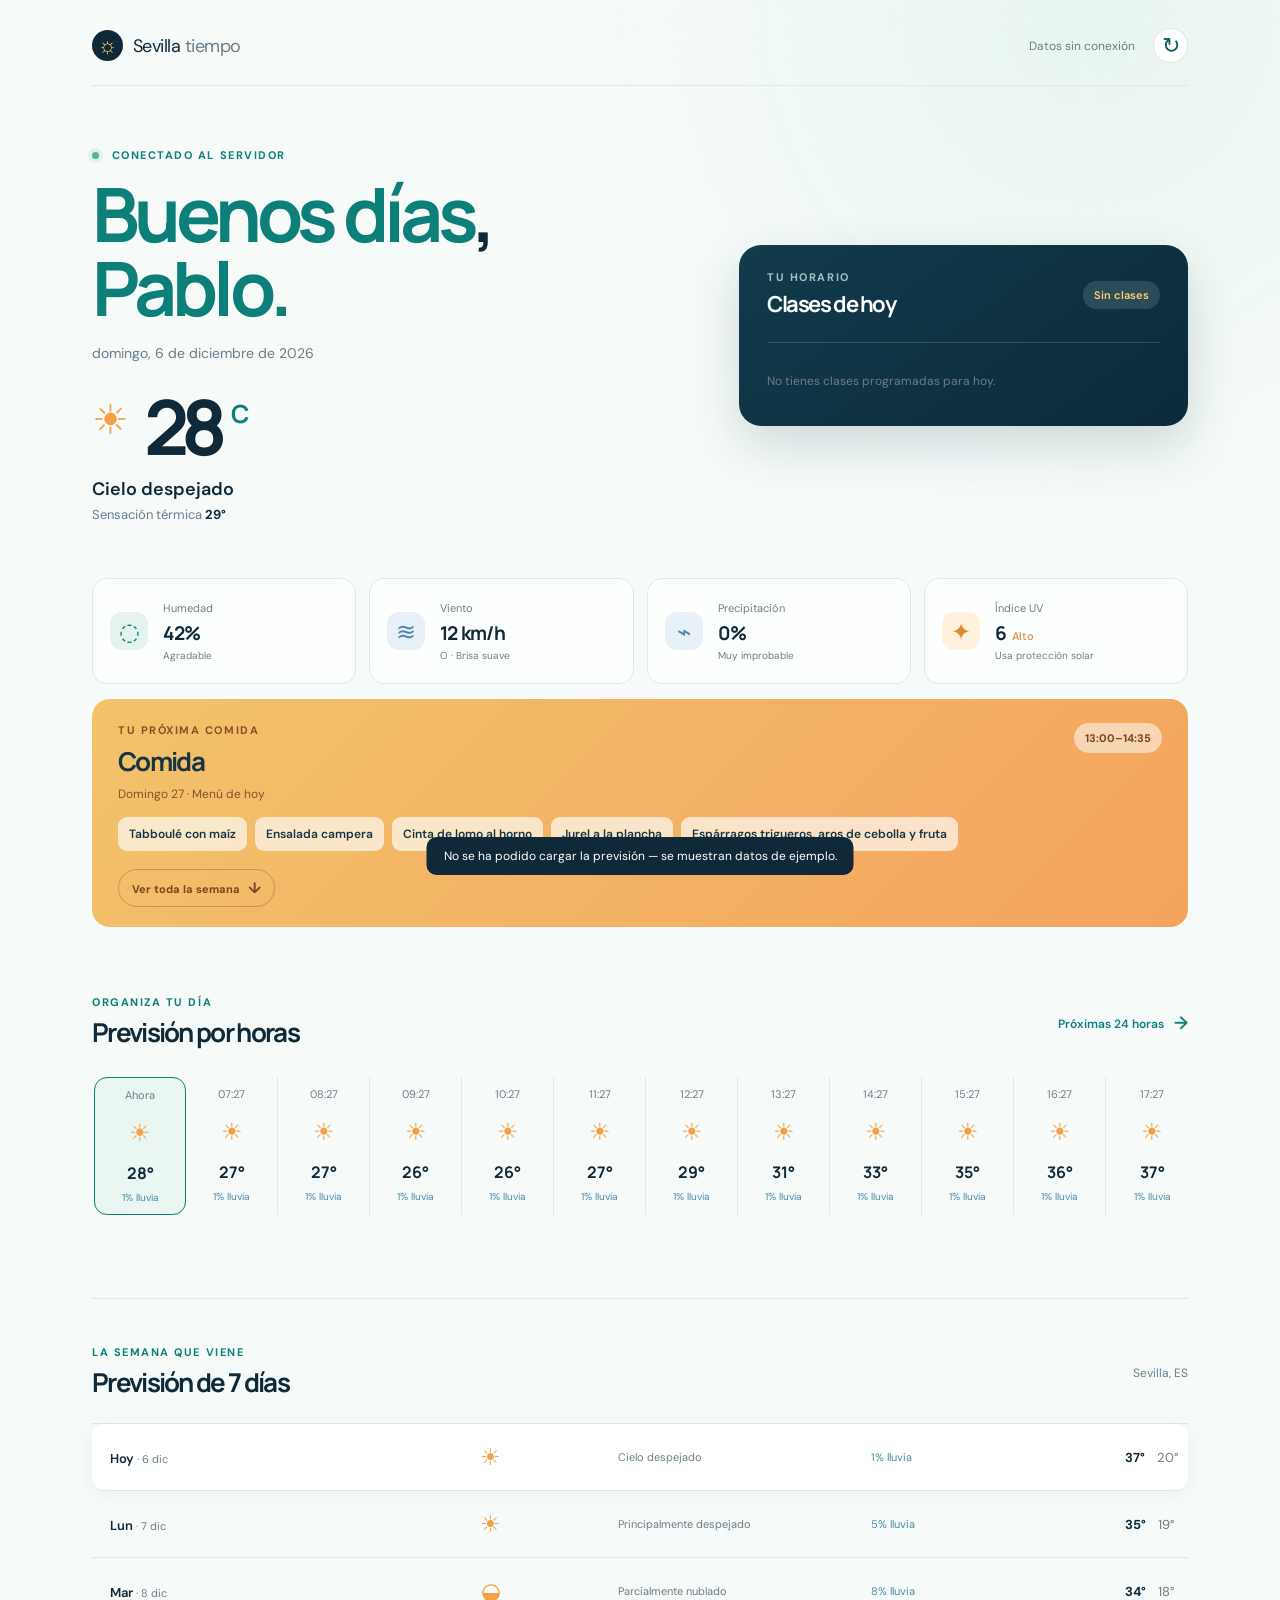
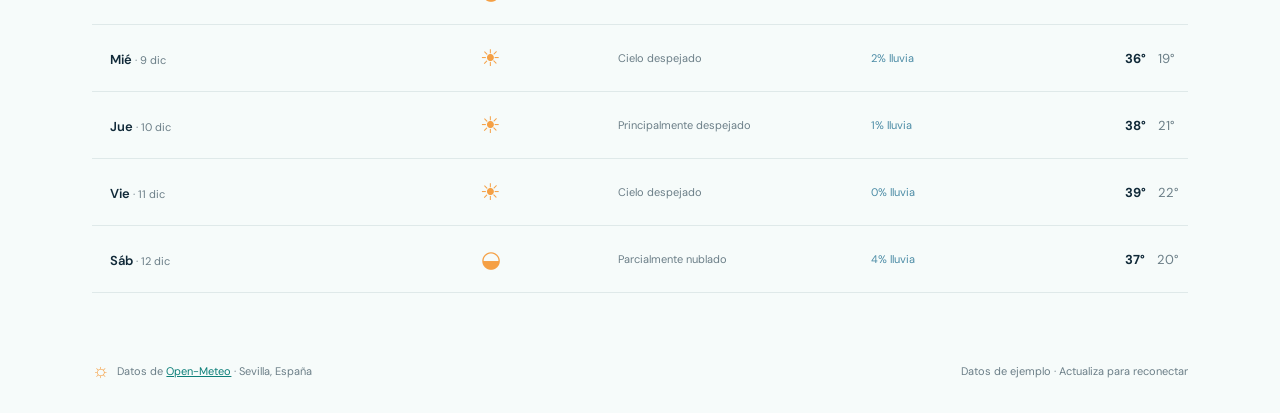
==== index.html @ 528e8b08 "Add weekly meal dashboard Co-authored-by: Copilot App <223556219+Copilot@users.noreply.github.com>" ====
<!doctype html>
<html lang="es">
<head>
  <meta charset="utf-8">
  <meta name="viewport" content="width=device-width, initial-scale=1">
  <meta name="theme-color" content="#0d2537">
  <meta name="description" content="Un panel meteorológico claro y tranquilo para Sevilla, España.">
  <title>El tiempo en Sevilla · Hoy</title>
  <link rel="preconnect" href="https://fonts.googleapis.com">
  <link rel="preconnect" href="https://fonts.gstatic.com" crossorigin>
  <link href="https://fonts.googleapis.com/css2?family=DM+Sans:wght@400;500;600;700&family=Manrope:wght@500;600;700;800&display=swap" rel="stylesheet">
  <link rel="stylesheet" href="styles.css">
</head>
<body>
  <div class="page-shell">
    <header class="topbar">
      <a class="brand" href="./" aria-label="Inicio del tiempo en Sevilla">
        <span class="brand-mark" aria-hidden="true">☼</span>
        <span>Sevilla <strong>tiempo</strong></span>
      </a>
      <div class="topbar-actions">
        <p class="updated" id="updated-label">Actualizado ahora</p>
        <button class="icon-button" id="refresh-button" type="button" aria-label="Actualizar el tiempo" title="Actualizar el tiempo">↻</button>
      </div>
    </header>

    <main>
      <section class="hero-grid" aria-labelledby="page-title">
        <div class="hero-copy">
          <p class="eyebrow"><span class="live-dot" aria-hidden="true"></span> Conectado al servidor</p>
          <h1 id="page-title"><span id="greeting">Buenos días</span>,<br><span>Pablo.</span></h1>
          <p class="hero-date" id="hero-date">Jueves, 22 de septiembre de 2026</p>
          <div class="temperature-lockup">
            <span class="weather-symbol" id="current-symbol" aria-hidden="true">☀</span>
            <span class="temperature" id="current-temperature">28°</span>
            <span class="temperature-unit">C</span>
          </div>
          <p class="condition" id="current-condition">Cielo despejado</p>
          <p class="feels-like">Sensación térmica <strong id="feels-like">29°</strong></p>
        </div>
        <div class="schedule-card" aria-label="Clases de hoy">
          <div class="section-heading compact-heading">
            <div><p class="eyebrow">Tu horario</p><h2>Clases de hoy</h2></div>
            <span class="date-pill" id="schedule-day">Hoy</span>
          </div>
          <div class="class-list" id="class-list"></div>
        </div>
      </section>

      <section class="metric-grid" aria-label="Detalles del tiempo actual">
        <article class="metric-card">
          <div class="metric-icon humidity-icon" aria-hidden="true">◌</div>
          <div><p>Humedad</p><strong id="humidity">42%</strong><span>Agradable</span></div>
        </article>
        <article class="metric-card">
          <div class="metric-icon wind-icon" aria-hidden="true">≋</div>
          <div><p>Viento</p><strong id="wind">12 km/h</strong><span id="wind-direction">Oeste · Brisa suave</span></div>
        </article>
        <article class="metric-card">
          <div class="metric-icon rain-icon" aria-hidden="true">⌁</div>
          <div><p>Precipitación</p><strong id="precipitation">0%</strong><span>Muy improbable</span></div>
        </article>
        <article class="metric-card uv-card">
          <div class="metric-icon uv-icon" aria-hidden="true">✦</div>
          <div><p>Índice UV</p><strong id="uv-index">6 <em>Alto</em></strong><span>Usa protección solar</span></div>
        </article>
      </section>

      <section class="meal-section" aria-labelledby="meal-title">
        <div class="meal-card">
          <div class="meal-heading">
            <div>
              <p class="eyebrow">Tu próxima comida</p>
              <h2 id="meal-title">Cargando menú…</h2>
            </div>
            <span class="meal-time" id="meal-time">13:00–14:35</span>
          </div>
          <p class="meal-day" id="meal-day">Menú de hoy</p>
          <div class="meal-dishes" id="meal-dishes"></div>
          <button class="menu-toggle" id="menu-toggle" type="button" aria-expanded="false" aria-controls="weekly-menu">Ver toda la semana <span>↓</span></button>
        </div>
        <div class="weekly-menu" id="weekly-menu" hidden>
          <div class="weekly-menu-heading"><p class="eyebrow">Menú semanal</p><span>21–27 septiembre</span></div>
          <div class="weekly-menu-grid" id="weekly-menu-grid"></div>
        </div>
      </section>

      <section class="forecast-layout">
        <div class="section-heading">
          <div><p class="eyebrow">Organiza tu día</p><h2>Previsión por horas</h2></div>
          <button class="text-button" id="hourly-scroll-button" type="button">Próximas 24 horas <span>→</span></button>
        </div>
        <div class="hourly-scroller" id="hourly-forecast" aria-label="Previsión por horas"></div>
      </section>

      <section class="forecast-layout week-section">
        <div class="section-heading">
          <div><p class="eyebrow">La semana que viene</p><h2>Previsión de 7 días</h2></div>
          <p class="muted-label">Sevilla, ES</p>
        </div>
        <div class="daily-list" id="daily-forecast" aria-label="Previsión de siete días"></div>
      </section>
    </main>

    <footer class="footer">
      <p><span class="footer-sun" aria-hidden="true">☼</span> Datos de <a href="https://open-meteo.com/" target="_blank" rel="noreferrer">Open-Meteo</a> · Sevilla, España</p>
      <p id="data-status">La previsión se actualiza automáticamente</p>
    </footer>
  </div>
  <div class="toast" id="toast" role="status" aria-live="polite"></div>
  <script src="app.js"></script>
</body>
</html>
---- styles.css ----
:root {
  --ink: #102938;
  --muted: #6b7e87;
  --line: #dfe9e9;
  --paper: #f6fbfa;
  --card: rgba(255, 255, 255, 0.82);
  --teal: #0d7f79;
  --teal-dark: #075d5d;
  --orange: #f5a045;
  --yellow: #ffd36a;
  font-family: "DM Sans", sans-serif;
  color: var(--ink);
  background: var(--paper);
}

* { box-sizing: border-box; }
body { margin: 0; min-width: 320px; background: radial-gradient(circle at 85% 1%, #e8f5ef 0, transparent 32rem), var(--paper); }
button, a { font: inherit; }
button { cursor: pointer; }
.page-shell { max-width: 1180px; padding: 28px 42px 30px; margin: auto; }
.topbar, .topbar-actions, .brand, .section-heading, .metric-card, .sun-times > div, .footer { display: flex; align-items: center; }
.topbar { justify-content: space-between; border-bottom: 1px solid var(--line); padding-bottom: 22px; }
.brand { color: var(--ink); gap: 10px; text-decoration: none; font-size: 18px; letter-spacing: -.03em; }
.brand strong { font-weight: 400; color: var(--muted); }
.brand-mark { display: grid; place-items: center; width: 31px; height: 31px; border-radius: 50%; background: var(--ink); color: var(--yellow); font-size: 22px; line-height: 1; }
.topbar-actions { gap: 18px; }
.updated, .muted-label { color: var(--muted); font-size: 12px; margin: 0; }
.icon-button { border: 1px solid var(--line); border-radius: 50%; width: 35px; height: 35px; color: var(--teal-dark); background: white; font-size: 22px; line-height: 1; transition: transform .2s, background .2s; }
.icon-button:hover { background: #e9f4f1; transform: rotate(45deg); }
.hero-grid { min-height: 350px; display: grid; grid-template-columns: 1.15fr .85fr; gap: 40px; padding: 62px 0 55px; align-items: center; }
.eyebrow { color: var(--teal); font-size: 11px; font-weight: 700; letter-spacing: .14em; margin: 0 0 15px; text-transform: uppercase; }
.live-dot { display: inline-block; width: 7px; height: 7px; border-radius: 50%; background: #51b48b; margin-right: 8px; box-shadow: 0 0 0 4px #dff2e8; animation: live-blink 1.8s ease-in-out infinite; }
@keyframes live-blink { 0%, 100% { opacity: 1; box-shadow: 0 0 0 4px #dff2e8; } 50% { opacity: .35; box-shadow: 0 0 0 7px rgba(223,242,232,.35); } }
h1, h2 { font-family: "Manrope", sans-serif; margin: 0; letter-spacing: -.065em; }
h1 { color: var(--ink); font-size: clamp(44px, 6vw, 75px); font-weight: 700; line-height: .98; }
h1 span { color: var(--teal); }
.hero-date { color: var(--muted); font-size: 14px; margin: 20px 0 30px; }
.temperature-lockup { display: flex; align-items: flex-start; color: var(--ink); }
.weather-symbol { color: var(--orange); font-size: 41px; line-height: 1.1; margin: 6px 15px 0 0; }
.temperature { font-family: "Manrope", sans-serif; font-size: 76px; font-weight: 700; letter-spacing: -.1em; line-height: .9; }
.temperature-unit { color: var(--teal); font-family: "Manrope", sans-serif; font-size: 25px; font-weight: 700; margin: 4px 0 0 10px; }
.condition { font-size: 18px; font-weight: 600; margin: 17px 0 5px; }
.feels-like { color: var(--muted); font-size: 13px; margin: 0; }
.feels-like strong { color: var(--ink); }
.schedule-card { background: linear-gradient(145deg, #123b4c, #0b2a3a); border-radius: 22px; color: white; padding: 25px 28px 20px; box-shadow: 0 20px 50px rgba(11, 42, 58, .16); }
.schedule-card .eyebrow { color: #a6c1c6; }
.schedule-card h2 { color: white; }
.schedule-card .date-pill { background: rgba(255,255,255,.13); color: var(--yellow); }
.schedule-card .class-list { border-color: rgba(255,255,255,.15); }
.schedule-card .class-item { border-color: rgba(255,255,255,.15); }
.schedule-card .class-time { color: var(--yellow); }
.schedule-card .class-room { color: #a6c1c6; }
.metric-grid { display: grid; grid-template-columns: repeat(4, 1fr); gap: 13px; }
.metric-card { background: var(--card); border: 1px solid var(--line); border-radius: 15px; gap: 15px; min-height: 106px; padding: 20px 17px; }
.metric-icon { display: grid; place-items: center; width: 38px; height: 38px; border-radius: 12px; color: var(--teal); background: #e5f3ee; font-size: 24px; flex-shrink: 0; }
.wind-icon { background: #e7f0f7; color: #4d84aa; } .rain-icon { background: #e6f0f6; color: #4589a8; } .uv-icon { background: #fff1dc; color: #dd8b2f; }
.metric-card p { color: var(--muted); font-size: 11px; margin: 0 0 5px; }
.metric-card strong { display: block; font-family: "Manrope", sans-serif; font-size: 19px; letter-spacing: -.04em; }
.metric-card strong em { color: #dc8b2f; font-family: "DM Sans", sans-serif; font-size: 11px; font-style: normal; font-weight: 500; letter-spacing: 0; margin-left: 3px; }
.metric-card span { color: var(--muted); display: block; font-size: 10px; margin-top: 3px; white-space: nowrap; }
.meal-section { margin-top: 15px; }
.meal-card { background: linear-gradient(135deg, #f2c36b, #f4a35d); border-radius: 18px; color: #173443; padding: 24px 26px 20px; }
.meal-heading, .weekly-menu-heading { align-items: flex-start; display: flex; justify-content: space-between; }
.meal-card .eyebrow { color: #8c4e20; margin-bottom: 6px; }
.meal-card h2 { font-size: 26px; }
.meal-time { background: rgba(255,255,255,.52); border-radius: 20px; color: #76441f; font-size: 11px; font-weight: 700; padding: 8px 11px; }
.meal-day { color: #85502a; font-size: 12px; margin: 7px 0 15px; }
.meal-dishes { display: flex; flex-wrap: wrap; gap: 8px; }
.meal-dish { background: rgba(255,255,255,.65); border-radius: 9px; font-size: 12px; font-weight: 600; padding: 9px 11px; }
.menu-toggle { background: transparent; border: 1px solid rgba(118,68,31,.35); border-radius: 20px; color: #76441f; font-size: 11px; font-weight: 700; margin-top: 18px; padding: 8px 13px; }
.menu-toggle span { font-size: 15px; margin-left: 5px; }
.weekly-menu { background: white; border: 1px solid var(--line); border-radius: 15px; margin-top: 10px; padding: 22px; }
.weekly-menu-heading { border-bottom: 1px solid var(--line); padding-bottom: 12px; }
.weekly-menu-heading .eyebrow { margin: 0; }
.weekly-menu-heading > span { color: var(--muted); font-size: 11px; }
.weekly-menu-grid { display: grid; grid-template-columns: repeat(7, minmax(120px, 1fr)); gap: 9px; overflow-x: auto; padding-top: 15px; }
.menu-day { border-right: 1px solid var(--line); min-width: 120px; padding-right: 9px; }
.menu-day:last-child { border-right: 0; }
.menu-day-name { color: var(--teal); font-size: 12px; font-weight: 700; }
.menu-type { color: var(--muted); font-size: 10px; font-weight: 700; margin: 13px 0 5px; text-transform: uppercase; }
.menu-item { border-bottom: 1px solid #edf2f1; font-size: 11px; line-height: 1.35; padding: 5px 0; }
.menu-item:last-child { border-bottom: 0; }
.compact-heading { margin-bottom: 17px; }
.compact-heading h2 { font-size: 22px; }
.date-pill { background: #e5f3ee; border-radius: 20px; color: var(--teal-dark); font-size: 11px; font-weight: 600; padding: 7px 11px; }
.class-list { border-top: 1px solid var(--line); }
.class-item { align-items: center; border-bottom: 1px solid var(--line); display: flex; gap: 13px; min-height: 64px; padding: 11px 0; }
.class-time { color: var(--teal); font-family: "Manrope", sans-serif; font-size: 11px; font-weight: 700; line-height: 1.35; width: 85px; flex-shrink: 0; }
.class-info { min-width: 0; }
.class-name { display: block; font-size: 13px; font-weight: 700; }
.class-room { color: var(--muted); display: block; font-size: 10px; margin-top: 4px; }
.class-dot { background: var(--orange); border-radius: 50%; height: 8px; width: 8px; flex-shrink: 0; }
.empty-state { color: var(--muted); font-size: 12px; padding: 18px 0 5px; }
.forecast-layout { margin-top: 68px; }
.section-heading { justify-content: space-between; margin-bottom: 23px; }
.section-heading .eyebrow { margin-bottom: 5px; }
h2 { font-size: 26px; }
.text-button { border: 0; background: transparent; color: var(--teal); font-size: 12px; font-weight: 600; padding: 10px 0; }
.text-button span { font-size: 18px; margin-left: 7px; vertical-align: -1px; }
.hourly-scroller { display: grid; grid-auto-flow: column; grid-auto-columns: minmax(92px, 1fr); overflow-x: auto; scrollbar-width: thin; padding: 4px 2px 15px; }
.hour-card { border-right: 1px solid var(--line); min-height: 130px; padding: 10px 14px; text-align: center; }
.hour-card:first-child { border: 1px solid var(--teal); border-radius: 13px; background: #e9f6f1; }
.hour-card:last-child { border-right: 0; }
.hour-card p { color: var(--muted); font-size: 11px; margin: 0 0 15px; }
.hour-card .hour-icon { color: var(--orange); display: block; font-size: 24px; margin-bottom: 14px; }
.hour-card strong { font-family: "Manrope", sans-serif; font-size: 16px; }
.hour-card .rain-chance { color: #4a8ba7; display: block; font-size: 10px; margin-top: 7px; }
.week-section { border-top: 1px solid var(--line); padding-top: 46px; }
.daily-list { border-top: 1px solid var(--line); }
.day-row { align-items: center; border-bottom: 1px solid var(--line); display: grid; grid-template-columns: 1fr 1fr 1fr 1fr 45px; min-height: 67px; padding: 0 18px; }
.day-row.today { background: white; border-radius: 12px; box-shadow: 0 4px 17px rgba(14, 50, 55, .05); }
.day-name { font-weight: 600; font-size: 13px; }
.day-date, .day-condition { color: var(--muted); font-size: 11px; }
.day-icon { color: var(--orange); font-size: 23px; text-align: center; }
.day-temp { text-align: right; font-size: 13px; }
.day-temp span { color: var(--muted); margin-left: 12px; }
.day-rain { color: #4b8ba5; font-size: 11px; }
.footer { color: var(--muted); font-size: 11px; justify-content: space-between; margin-top: 65px; }
.footer p { margin: 0; } .footer a { color: var(--teal); }
.footer-sun { color: var(--orange); font-size: 19px; vertical-align: -2px; margin-right: 5px; }
.toast { background: var(--ink); border-radius: 10px; bottom: 25px; color: white; font-size: 12px; left: 50%; opacity: 0; padding: 11px 17px; pointer-events: none; position: fixed; transform: translate(-50%, 15px); transition: .25s; }
.toast.visible { opacity: 1; transform: translate(-50%, 0); }
.is-loading { opacity: .55; }
@media (max-width: 760px) {
  .page-shell { padding: 20px 20px 25px; }
  .topbar { padding-bottom: 17px; } .updated { display: none; }
  .hero-grid { grid-template-columns: 1fr; gap: 38px; padding: 45px 0 40px; }
  .schedule-card { max-width: 480px; width: 100%; }
  .metric-grid { grid-template-columns: repeat(2, 1fr); }
  .metric-card { min-height: 96px; padding: 16px 13px; }
  .meal-card { padding: 20px; }
  .meal-heading { gap: 12px; }
  .meal-card h2 { font-size: 22px; }
  .forecast-layout { margin-top: 48px; }
  .section-heading { align-items: flex-end; } .muted-label { display: none; }
  .day-row { grid-template-columns: 1fr 42px 1fr 45px; padding: 0 8px; }
  .day-date, .day-condition { display: none; } .day-rain { text-align: center; }
  .footer { align-items: flex-start; flex-direction: column; gap: 9px; margin-top: 45px; }
}
@media (max-width: 390px) {
  .temperature { font-size: 68px; } .temperature-lockup { margin-top: 4px; }
  .metric-card span { font-size: 9px; } .metric-icon { width: 33px; height: 33px; }
}
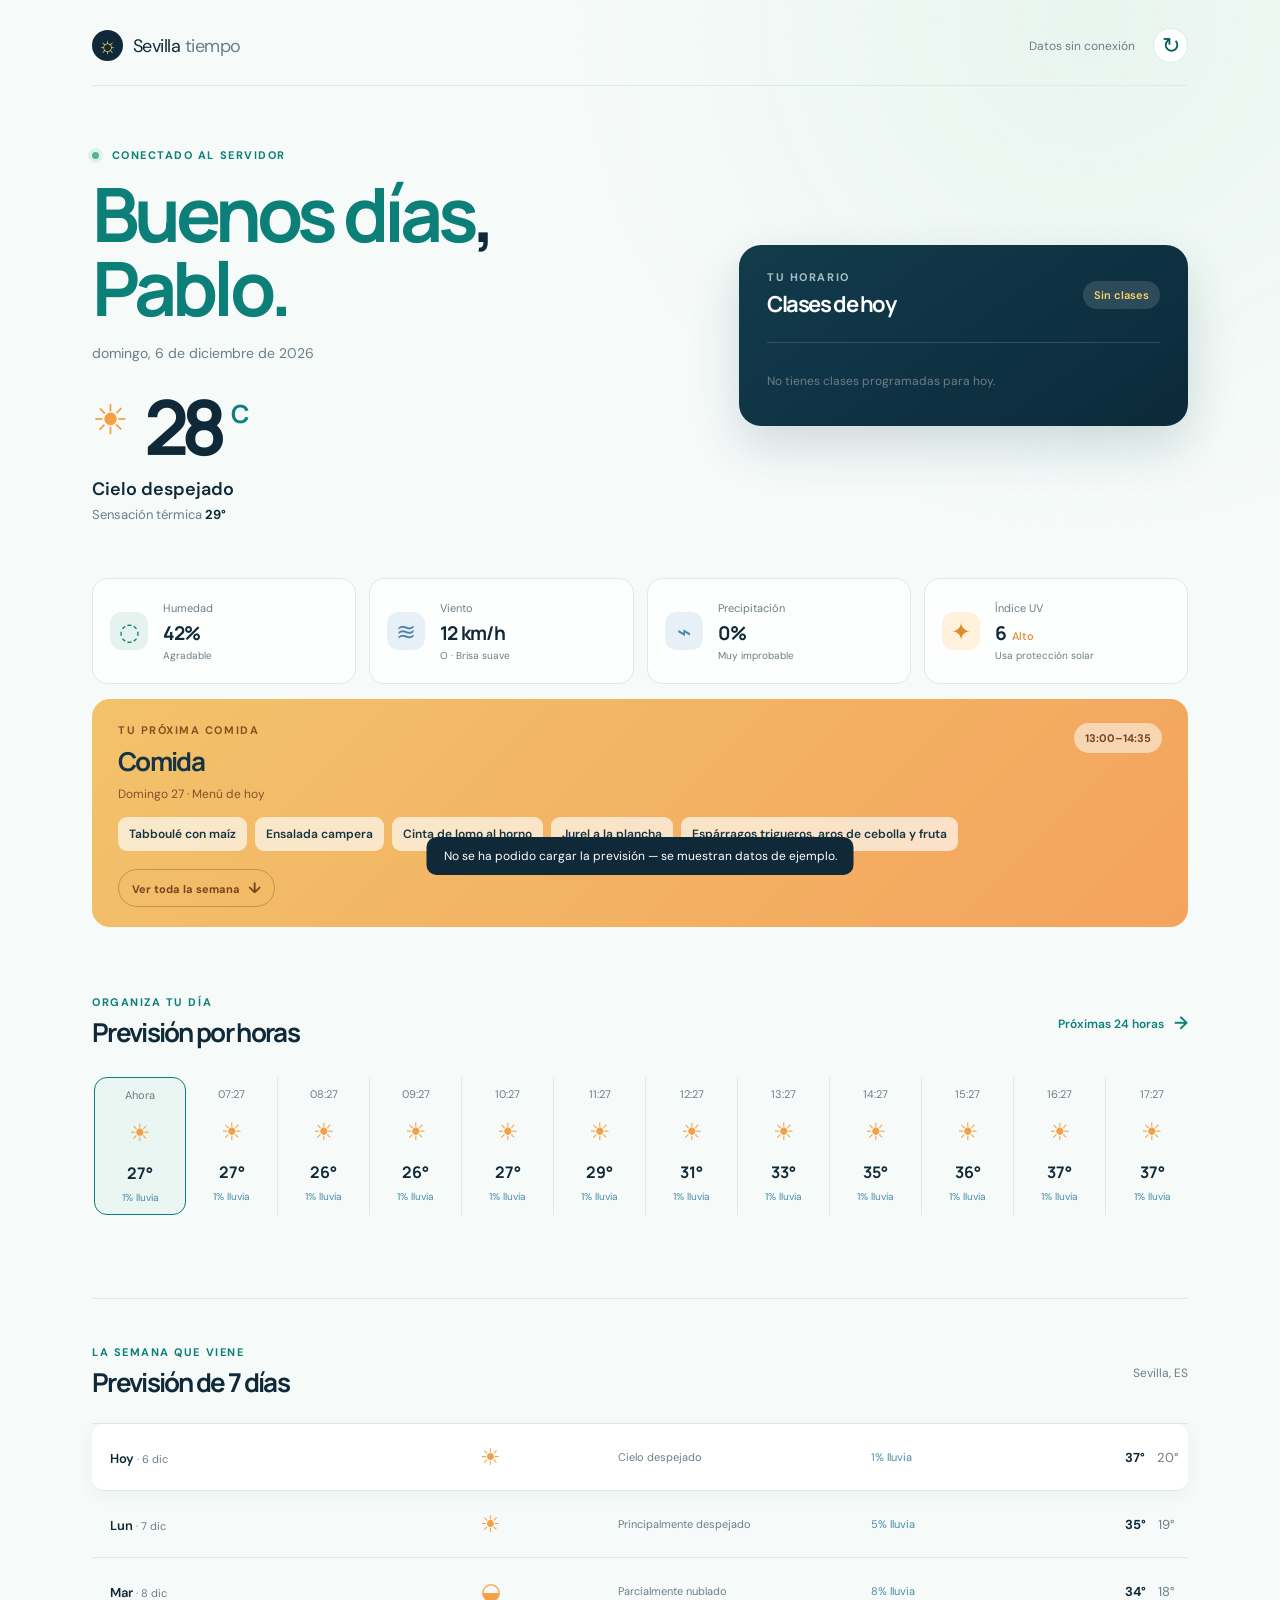
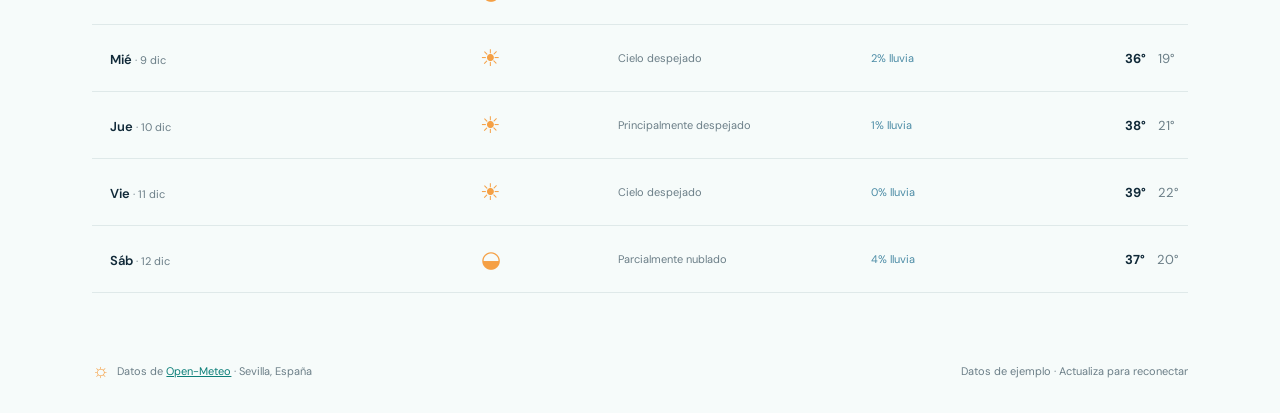
==== commit 78b380c6: "Rename page and add calendar favicon Co-authored-by: Copilot App <223556219+Copilot@users.noreply.gi" ====
--- a/index.html
+++ b/index.html
@@ -5,7 +5,8 @@
   <meta name="viewport" content="width=device-width, initial-scale=1">
   <meta name="theme-color" content="#0d2537">
   <meta name="description" content="Un panel meteorológico claro y tranquilo para Sevilla, España.">
-  <title>El tiempo en Sevilla · Hoy</title>
+  <title>Panel Diario</title>
+  <link rel="icon" type="image/svg+xml" href="favicon.svg">
   <link rel="preconnect" href="https://fonts.googleapis.com">
   <link rel="preconnect" href="https://fonts.gstatic.com" crossorigin>
   <link href="https://fonts.googleapis.com/css2?family=DM+Sans:wght@400;500;600;700&family=Manrope:wght@500;600;700;800&display=swap" rel="stylesheet">
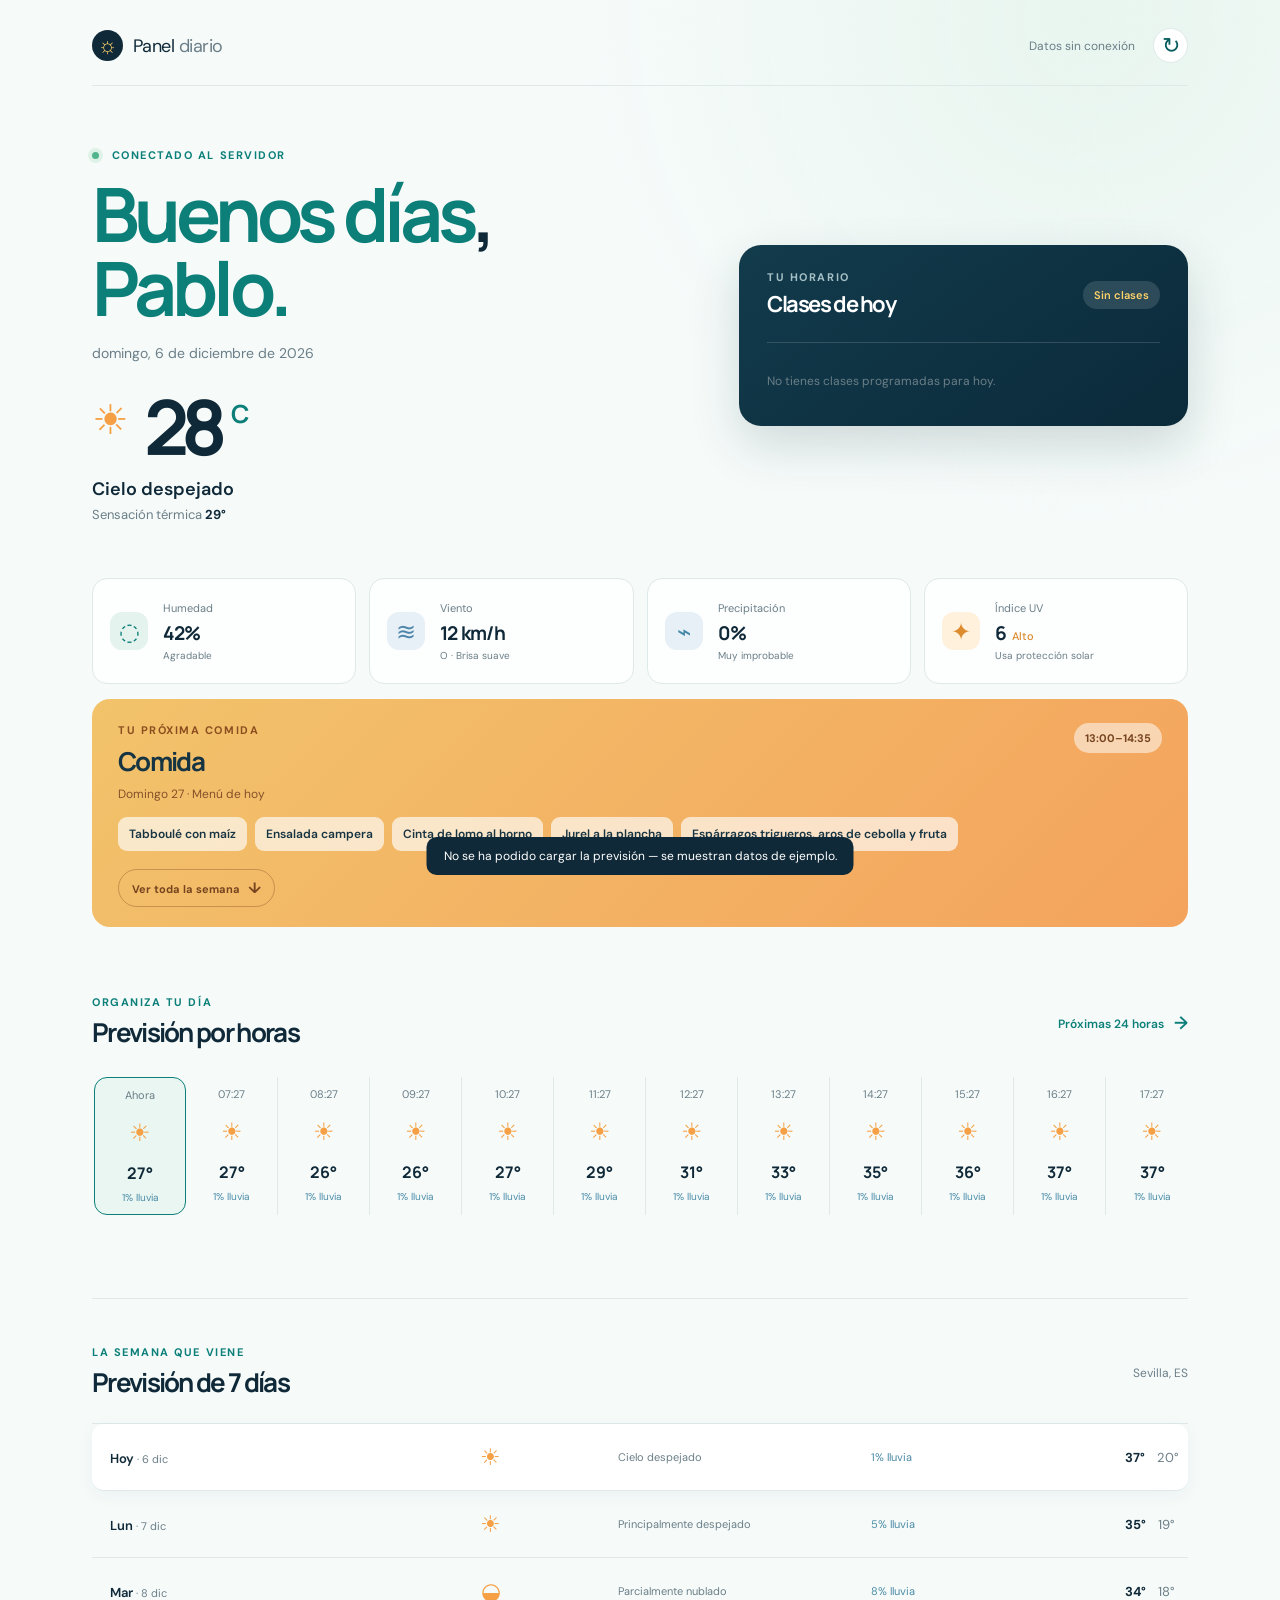
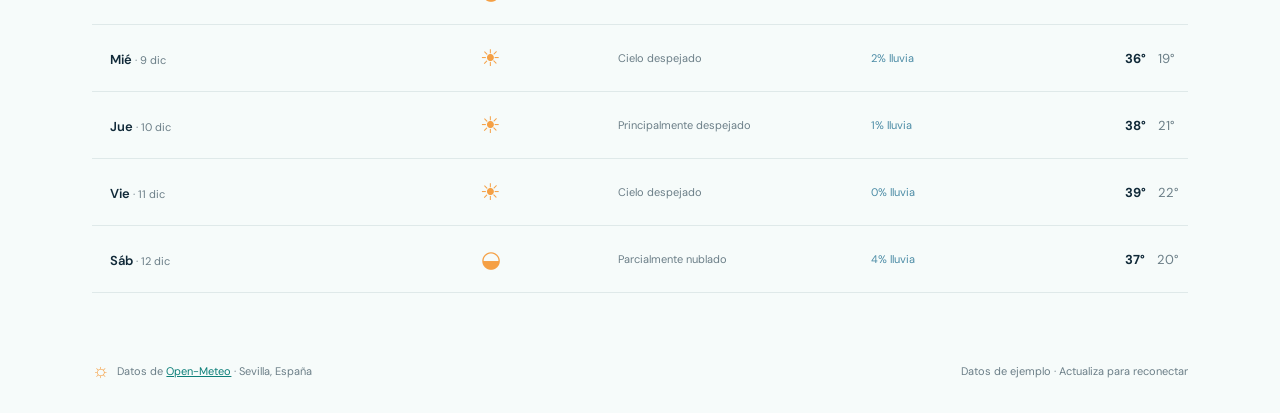
==== commit 4400e106: "Actualizar index.html" ====
--- a/index.html
+++ b/index.html
@@ -17,7 +17,7 @@
     <header class="topbar">
       <a class="brand" href="./" aria-label="Inicio del tiempo en Sevilla">
         <span class="brand-mark" aria-hidden="true">☼</span>
-        <span>Sevilla <strong>tiempo</strong></span>
+        <span>Panel <strong>diario</strong></span>
       </a>
       <div class="topbar-actions">
         <p class="updated" id="updated-label">Actualizado ahora</p>
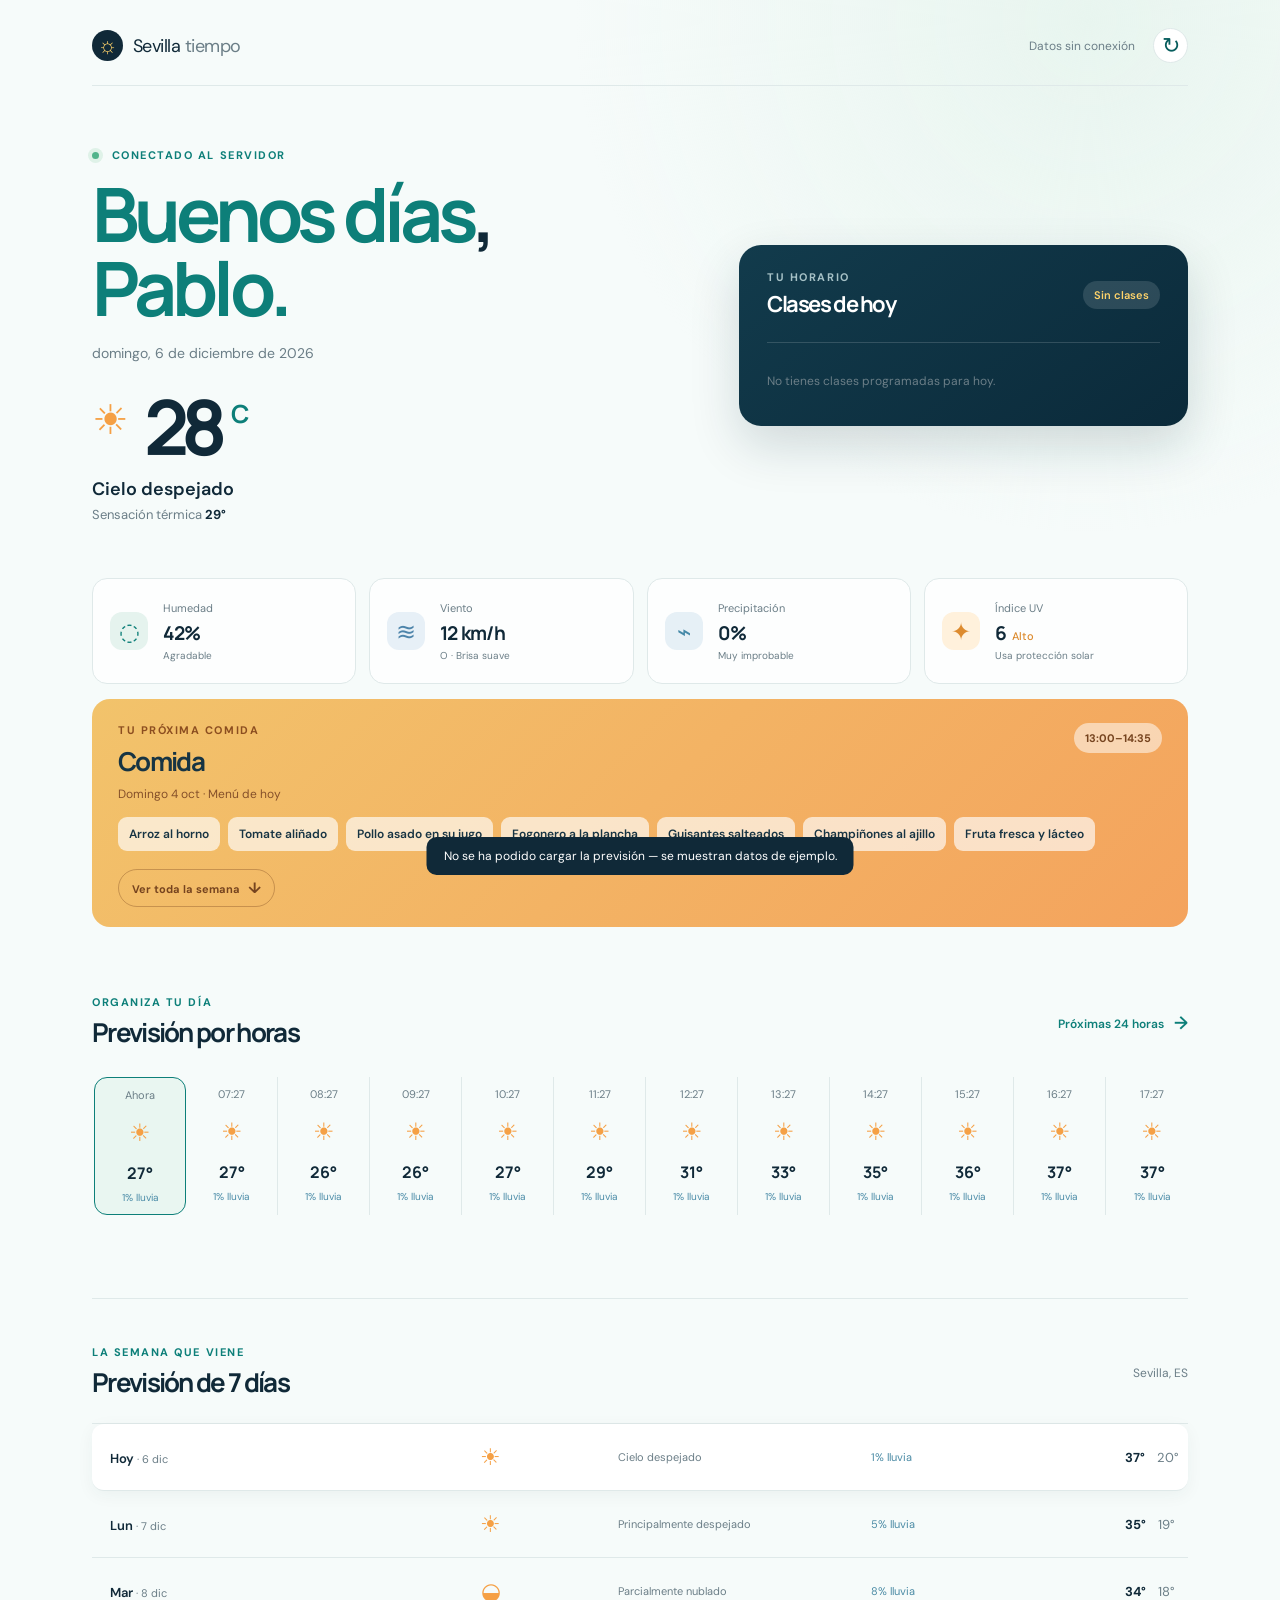
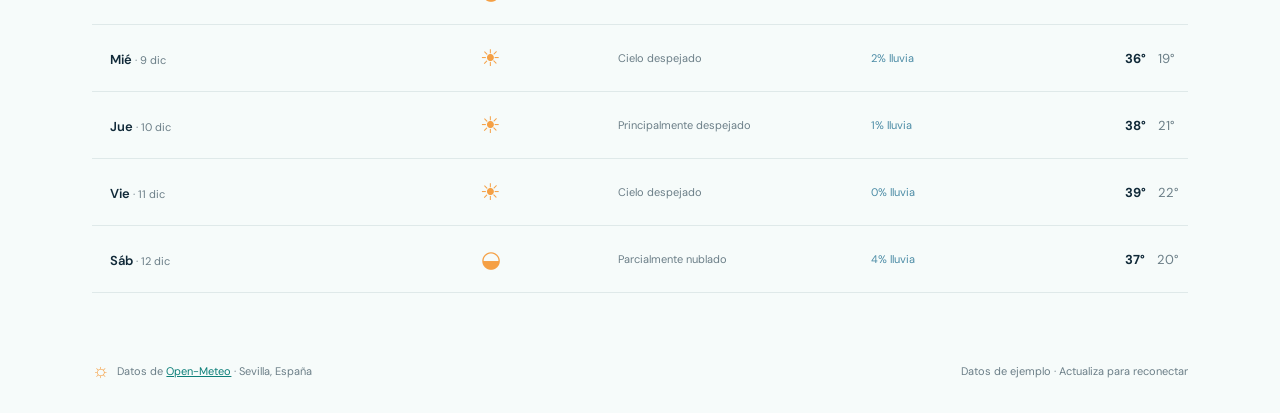
==== commit 120f9419: "Update weekly dining menu Co-authored-by: Copilot App <223556219+Copilot@users.noreply.github.com>" ====
--- a/index.html
+++ b/index.html
@@ -17,7 +17,7 @@
     <header class="topbar">
       <a class="brand" href="./" aria-label="Inicio del tiempo en Sevilla">
         <span class="brand-mark" aria-hidden="true">☼</span>
-        <span>Panel <strong>diario</strong></span>
+        <span>Sevilla <strong>tiempo</strong></span>
       </a>
       <div class="topbar-actions">
         <p class="updated" id="updated-label">Actualizado ahora</p>
@@ -81,7 +81,7 @@
           <button class="menu-toggle" id="menu-toggle" type="button" aria-expanded="false" aria-controls="weekly-menu">Ver toda la semana <span>↓</span></button>
         </div>
         <div class="weekly-menu" id="weekly-menu" hidden>
-          <div class="weekly-menu-heading"><p class="eyebrow">Menú semanal</p><span>21–27 septiembre</span></div>
+          <div class="weekly-menu-heading"><p class="eyebrow">Menú semanal</p><span id="weekly-menu-range">28 septiembre–4 octubre</span></div>
           <div class="weekly-menu-grid" id="weekly-menu-grid"></div>
         </div>
       </section>
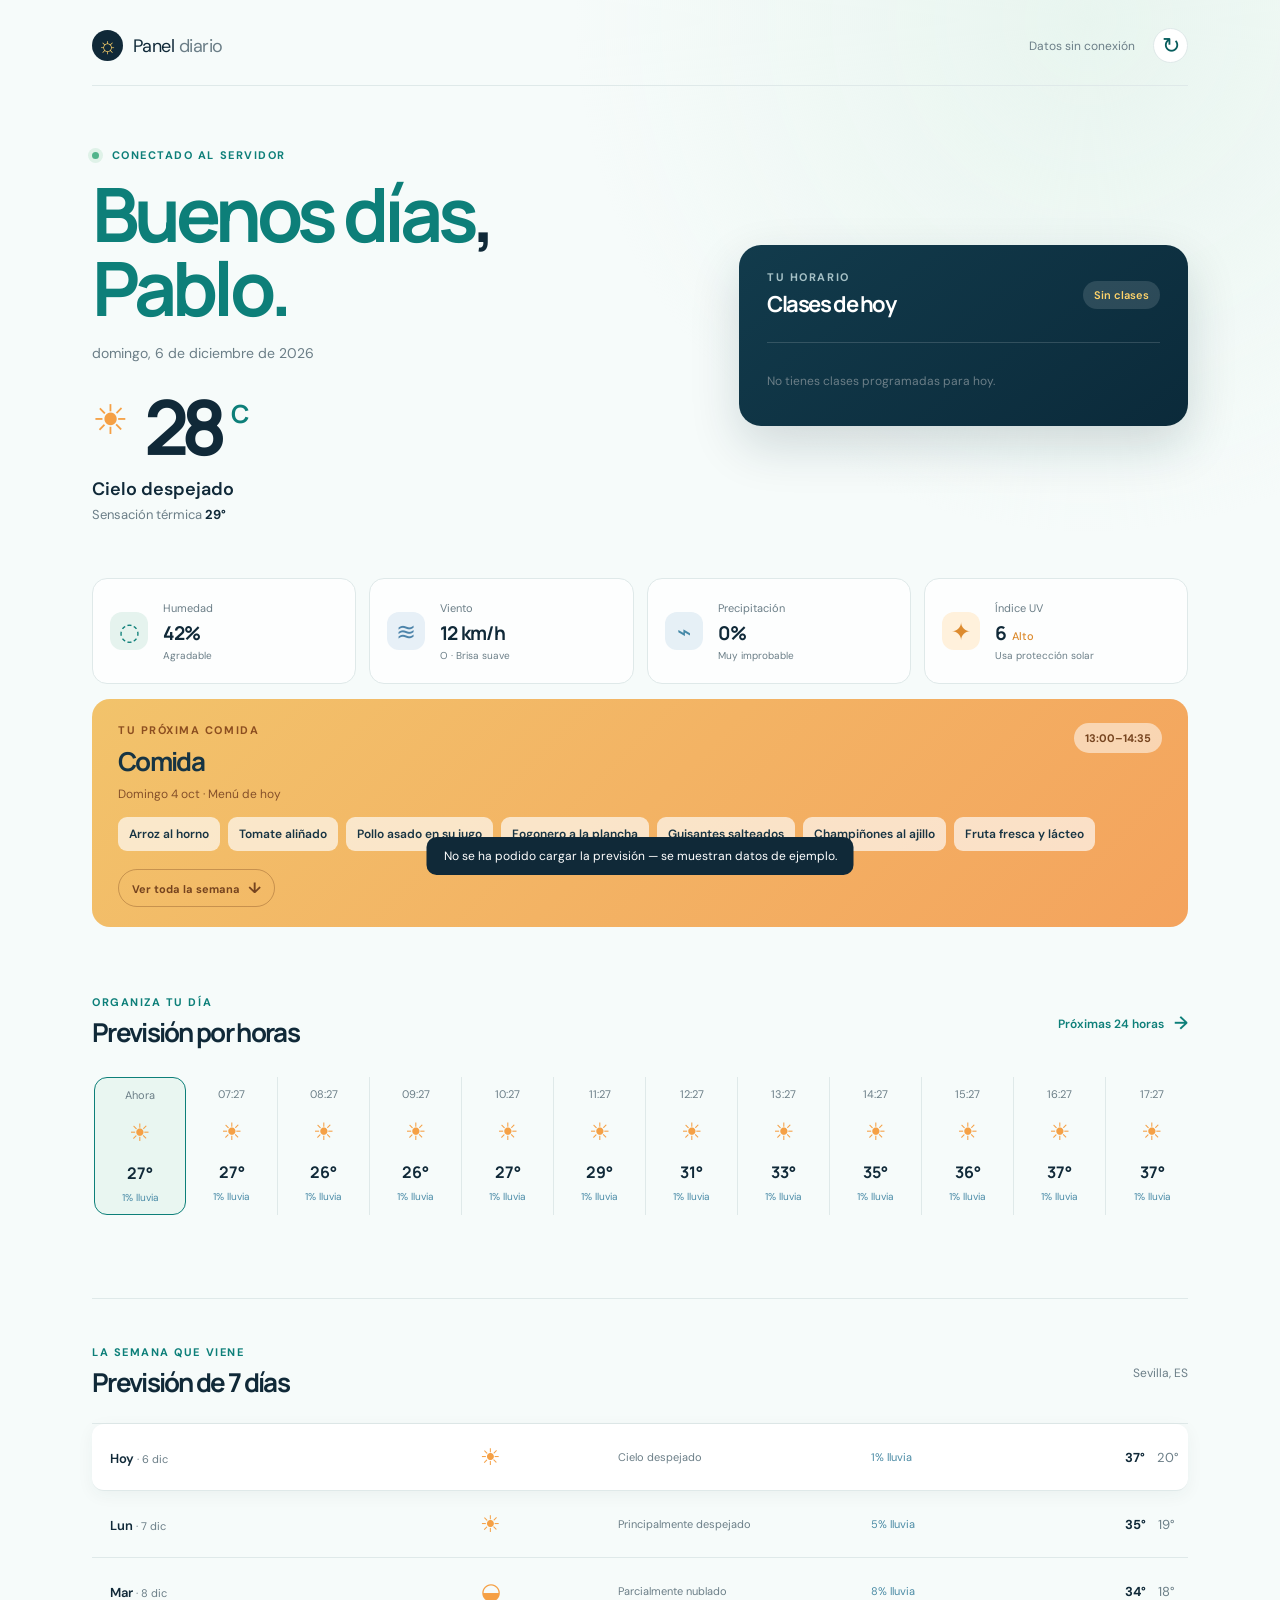
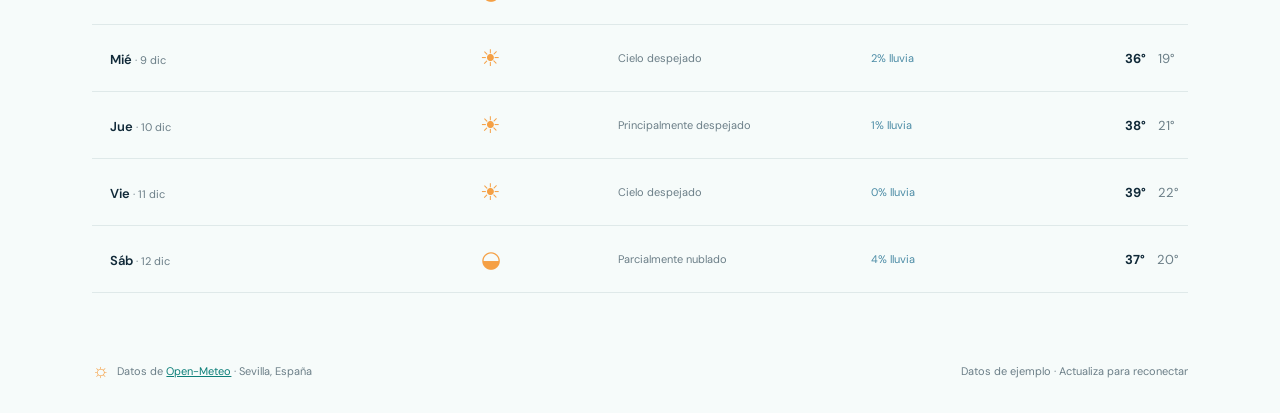
==== commit 3859f6bc: "Merge pull request #10 from pablocobosco/pablocobosco-seville-weather-dashboard Update weekly dining" ====
--- a/index.html
+++ b/index.html
@@ -17,7 +17,7 @@
     <header class="topbar">
       <a class="brand" href="./" aria-label="Inicio del tiempo en Sevilla">
         <span class="brand-mark" aria-hidden="true">☼</span>
-        <span>Sevilla <strong>tiempo</strong></span>
+        <span>Panel <strong>diario</strong></span>
       </a>
       <div class="topbar-actions">
         <p class="updated" id="updated-label">Actualizado ahora</p>
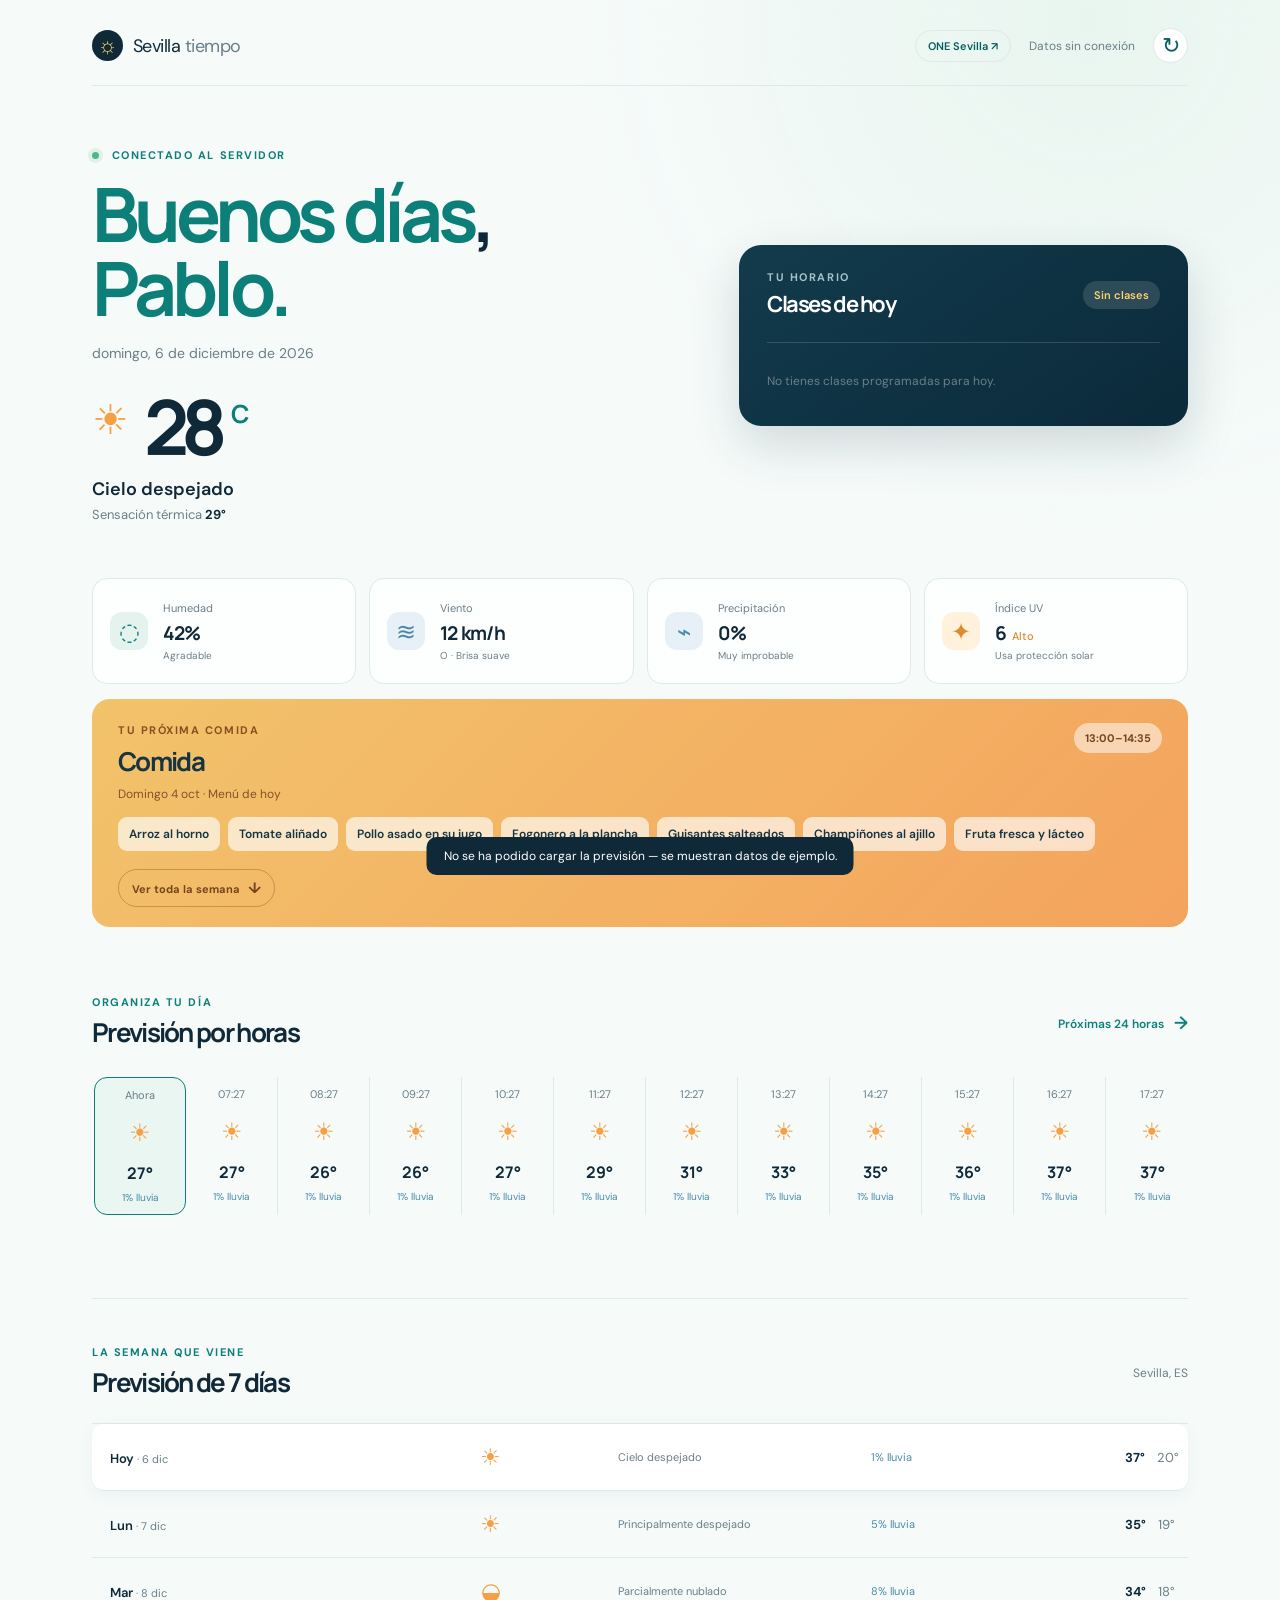
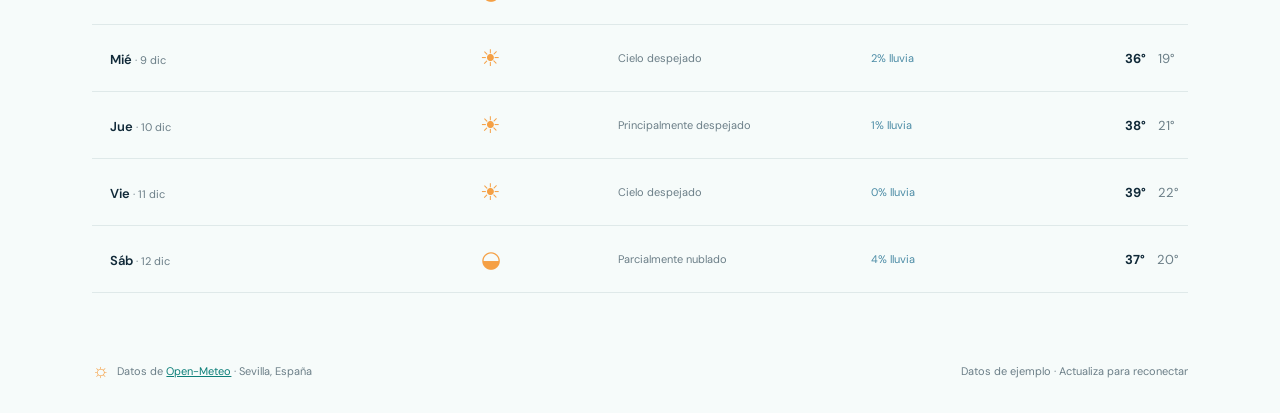
==== commit d9386cf2: "Add corporate ONE Sevilla dashboard Co-authored-by: Copilot App <223556219+Copilot@users.noreply.git" ====
--- a/index.html
+++ b/index.html
@@ -17,9 +17,10 @@
     <header class="topbar">
       <a class="brand" href="./" aria-label="Inicio del tiempo en Sevilla">
         <span class="brand-mark" aria-hidden="true">☼</span>
-        <span>Panel <strong>diario</strong></span>
+        <span>Sevilla <strong>tiempo</strong></span>
       </a>
       <div class="topbar-actions">
+        <a class="corporate-link" href="one-sevilla.html">ONE Sevilla <span aria-hidden="true">↗</span></a>
         <p class="updated" id="updated-label">Actualizado ahora</p>
         <button class="icon-button" id="refresh-button" type="button" aria-label="Actualizar el tiempo" title="Actualizar el tiempo">↻</button>
       </div>
@@ -109,6 +110,7 @@
     </footer>
   </div>
   <div class="toast" id="toast" role="status" aria-live="polite"></div>
+  <script src="menu-data.js"></script>
   <script src="app.js"></script>
 </body>
 </html>
--- a/styles.css
+++ b/styles.css
@@ -24,6 +24,8 @@
 .brand strong { font-weight: 400; color: var(--muted); }
 .brand-mark { display: grid; place-items: center; width: 31px; height: 31px; border-radius: 50%; background: var(--ink); color: var(--yellow); font-size: 22px; line-height: 1; }
 .topbar-actions { gap: 18px; }
+.corporate-link { border: 1px solid var(--line); border-radius: 20px; color: var(--teal-dark); font-size: 11px; font-weight: 600; padding: 8px 12px; text-decoration: none; }
+.corporate-link:hover { background: #e9f4f1; }
 .updated, .muted-label { color: var(--muted); font-size: 12px; margin: 0; }
 .icon-button { border: 1px solid var(--line); border-radius: 50%; width: 35px; height: 35px; color: var(--teal-dark); background: white; font-size: 22px; line-height: 1; transition: transform .2s, background .2s; }
 .icon-button:hover { background: #e9f4f1; transform: rotate(45deg); }
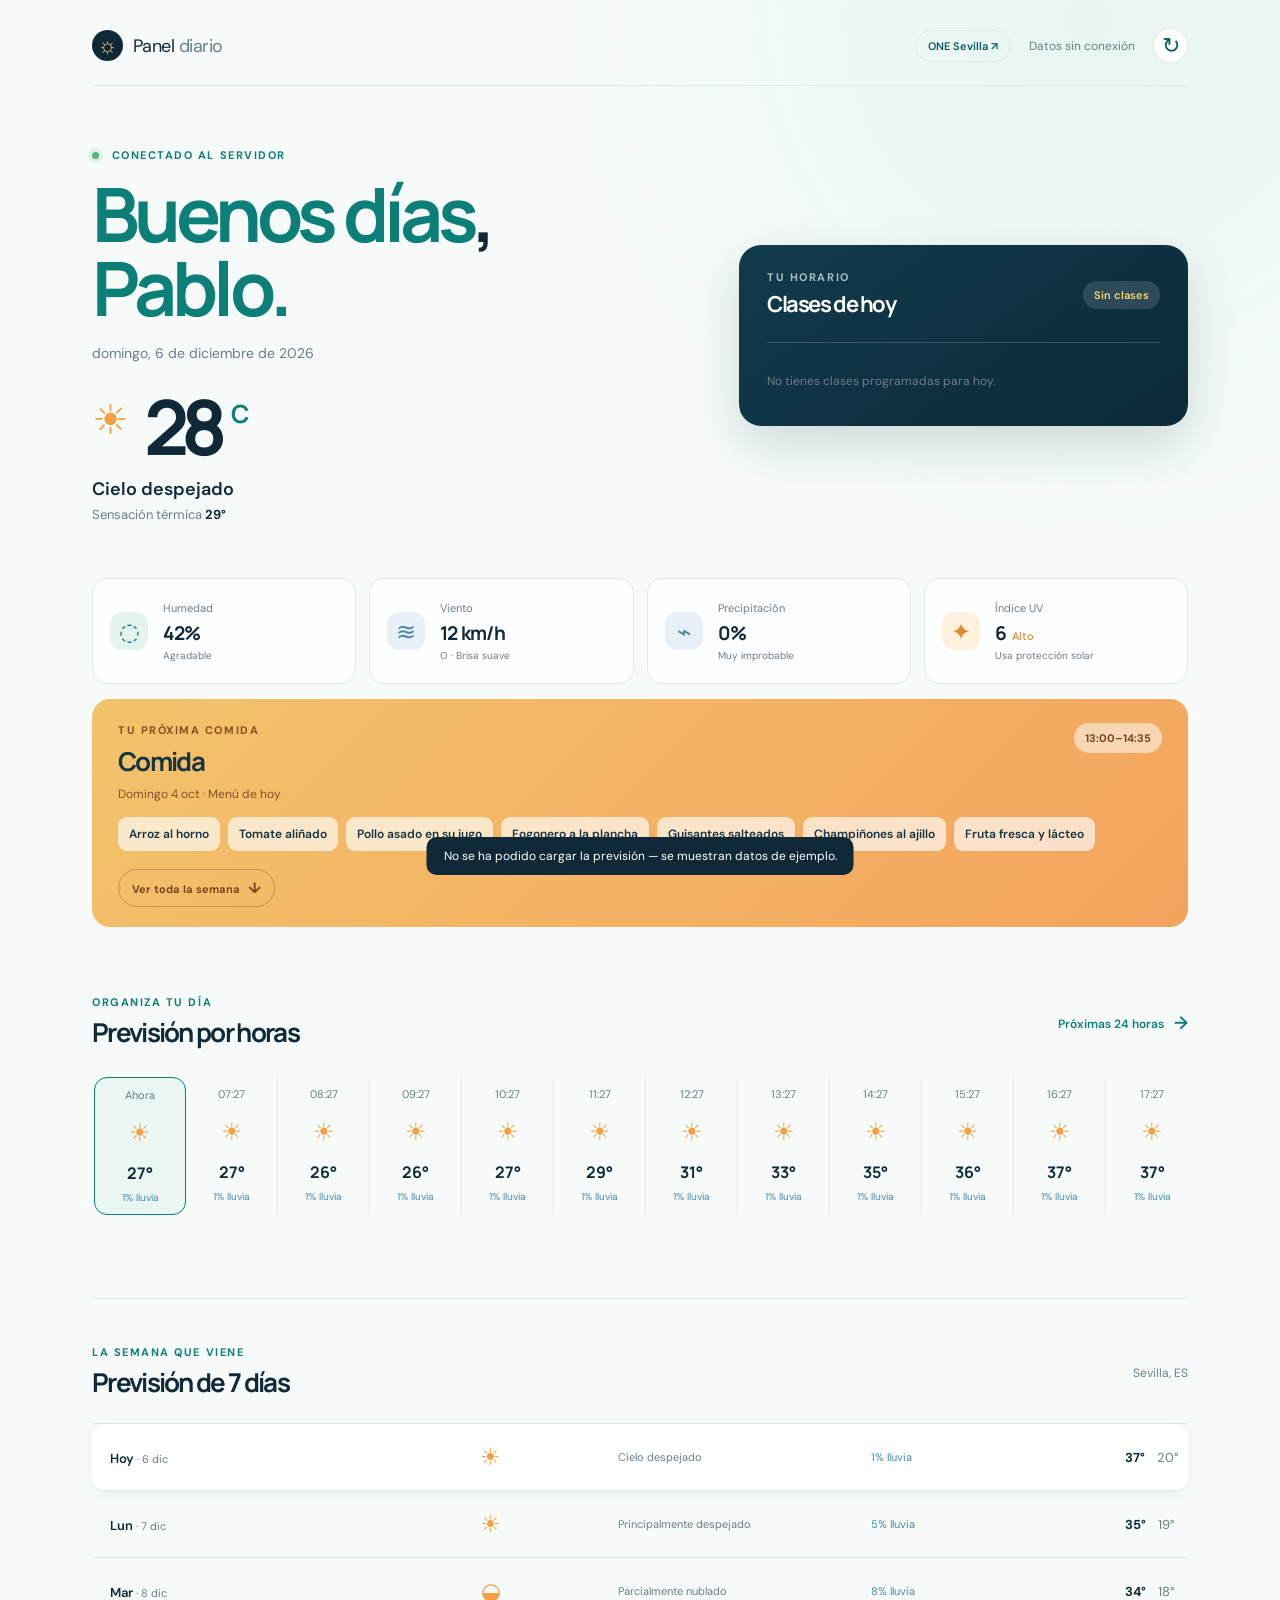
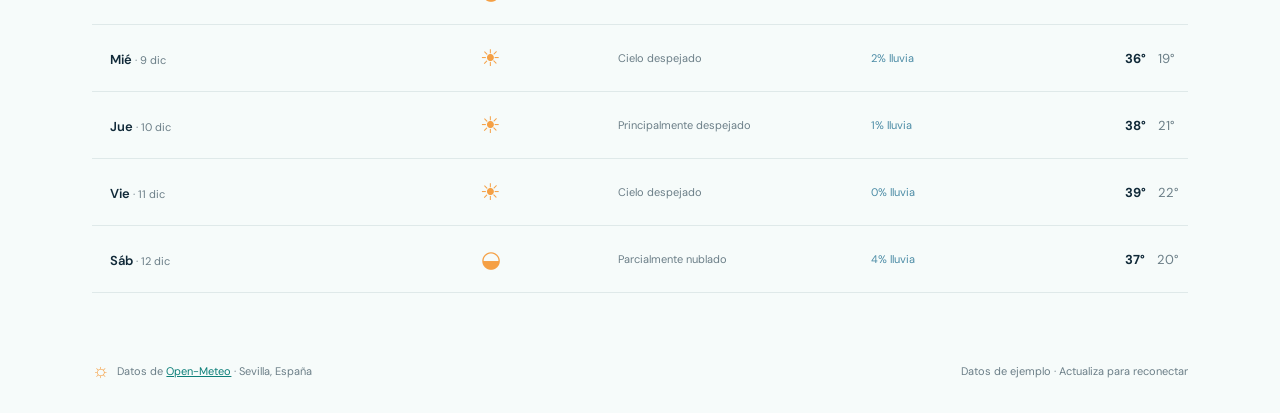
==== commit 110618fe: "Merge pull request #11 from pablocobosco/pablocobosco-seville-weather-dashboard Add a standalone ONE" ====
--- a/index.html
+++ b/index.html
@@ -17,7 +17,7 @@
     <header class="topbar">
       <a class="brand" href="./" aria-label="Inicio del tiempo en Sevilla">
         <span class="brand-mark" aria-hidden="true">☼</span>
-        <span>Sevilla <strong>tiempo</strong></span>
+        <span>Panel <strong>diario</strong></span>
       </a>
       <div class="topbar-actions">
         <a class="corporate-link" href="one-sevilla.html">ONE Sevilla <span aria-hidden="true">↗</span></a>
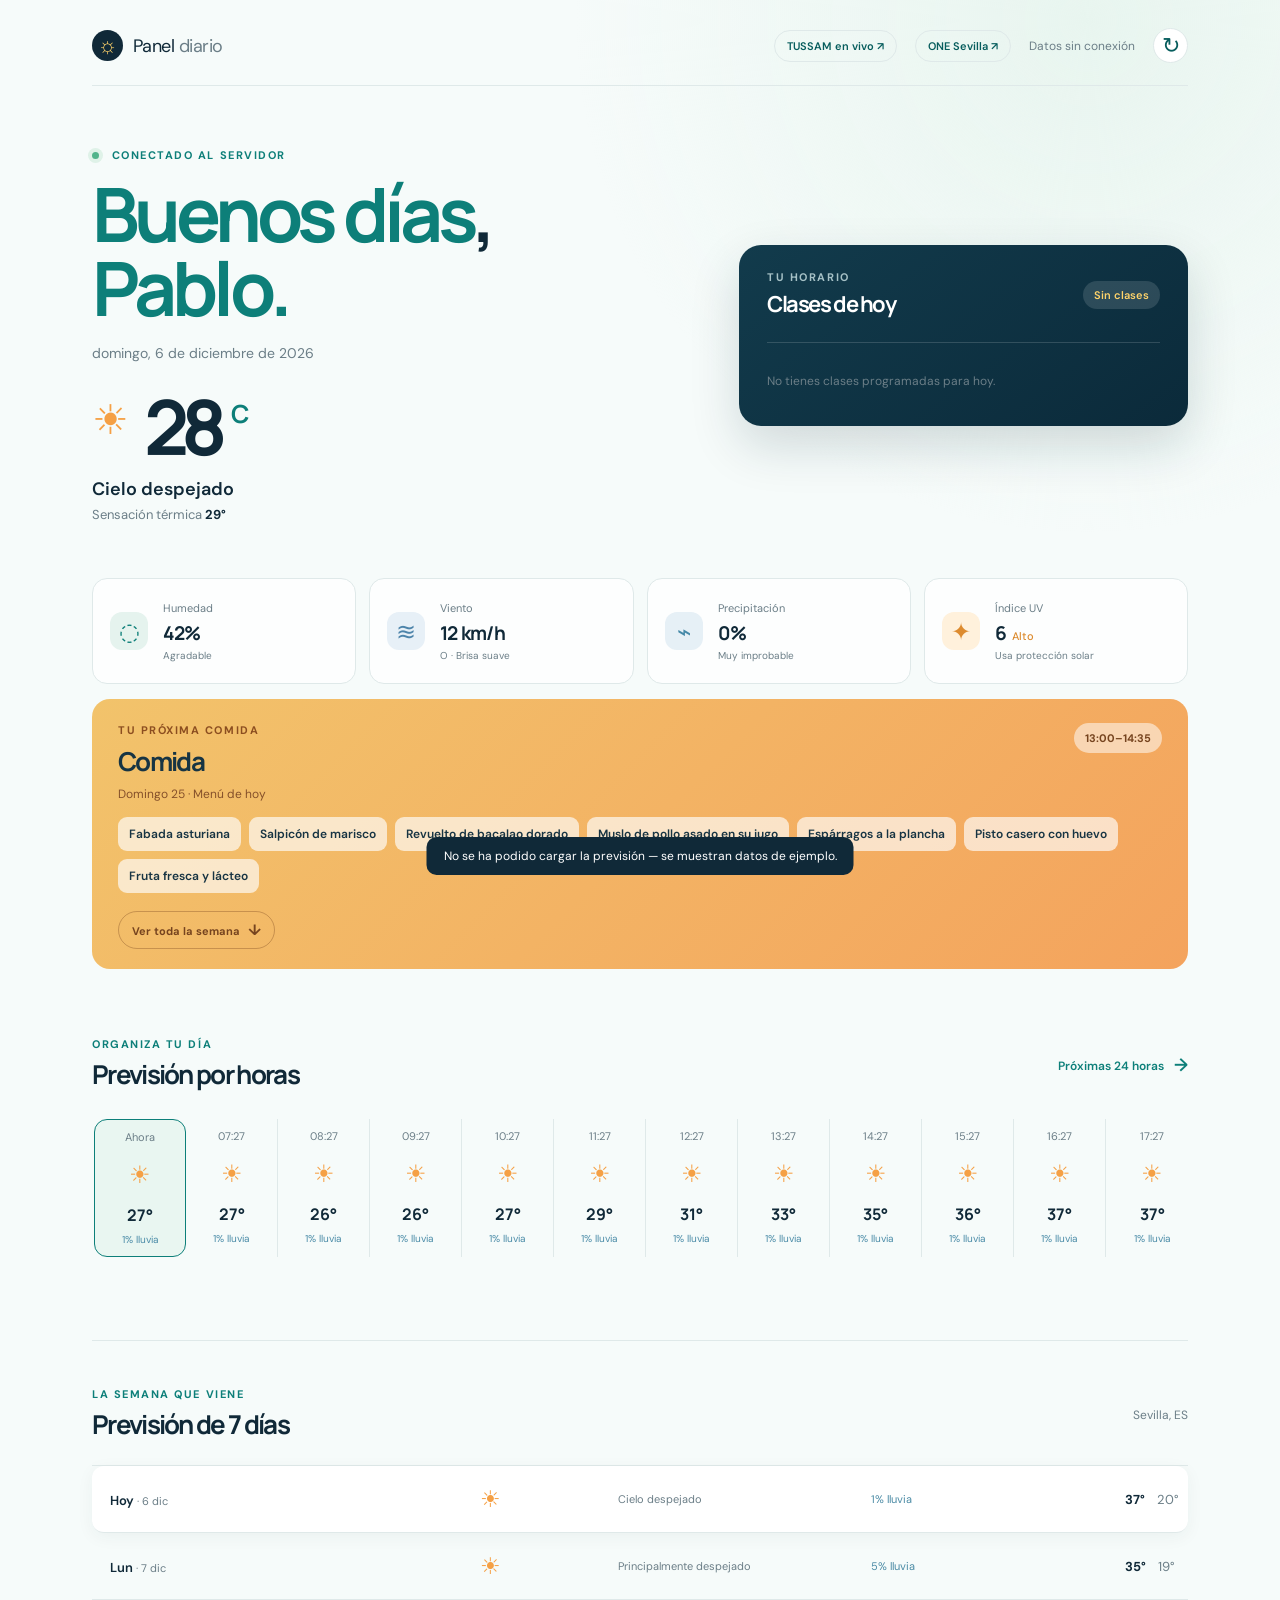
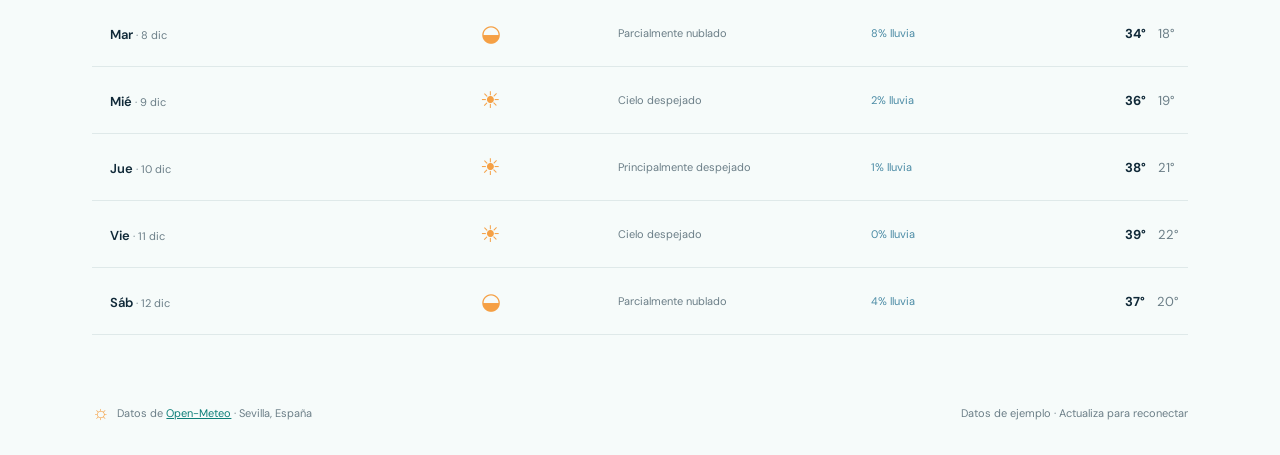
==== commit 8b3ac2ab: "Add TUSSAM live map page Co-authored-by: Copilot App <223556219+Copilot@users.noreply.github.com>" ====
--- a/index.html
+++ b/index.html
@@ -20,6 +20,7 @@
         <span>Panel <strong>diario</strong></span>
       </a>
       <div class="topbar-actions">
+        <a class="corporate-link" href="tussam-en-vivo.html">TUSSAM en vivo <span aria-hidden="true">↗</span></a>
         <a class="corporate-link" href="one-sevilla.html">ONE Sevilla <span aria-hidden="true">↗</span></a>
         <p class="updated" id="updated-label">Actualizado ahora</p>
         <button class="icon-button" id="refresh-button" type="button" aria-label="Actualizar el tiempo" title="Actualizar el tiempo">↻</button>
